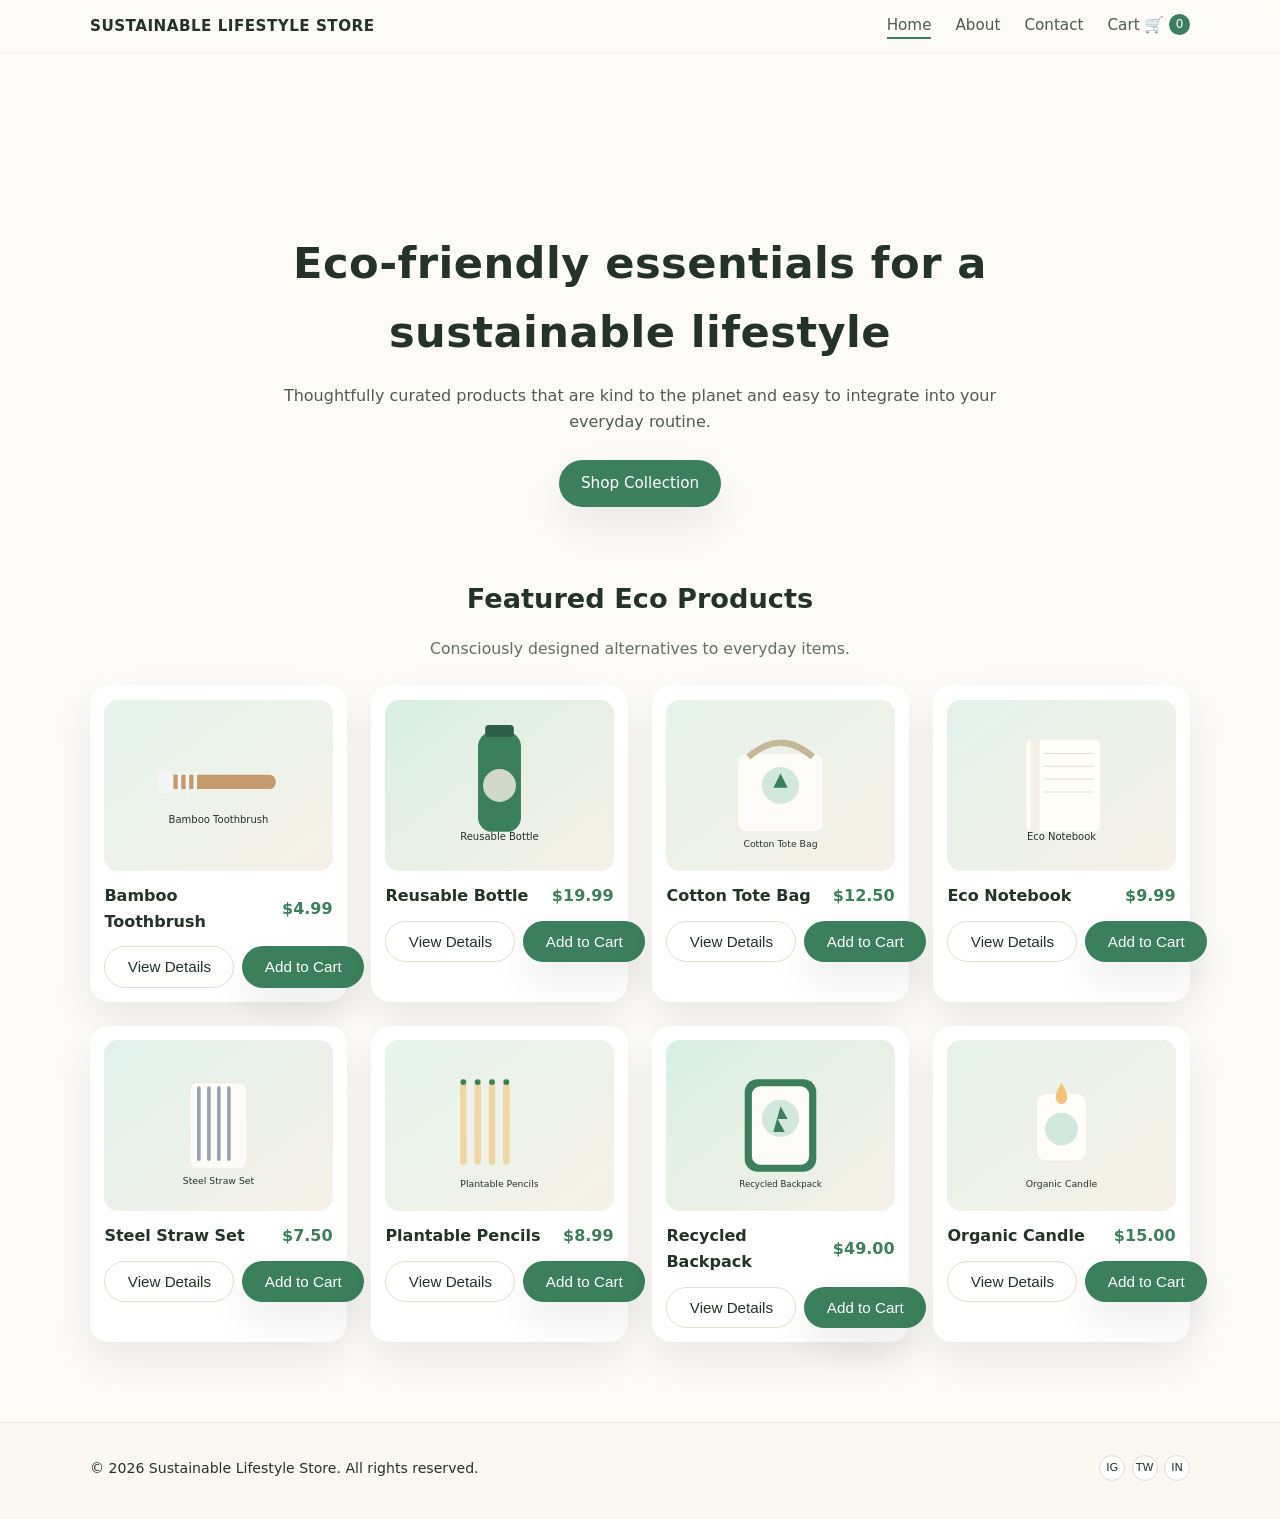
==== index.html @ 21a01165 "Updated images" ====
<!DOCTYPE html>
<html lang="en">
  <head>
    <meta charset="UTF-8" />
    <meta name="viewport" content="width=device-width, initial-scale=1.0" />
    <title>Sustainable Lifestyle Store | Eco Products</title>
    <link rel="stylesheet" href="css/styles.css" />
  </head>
  <body>
    <!-- Global Header / Navbar -->
    <header class="site-header">
      <div class="nav-container">
        <a href="index.html" class="logo">Sustainable Lifestyle Store</a>
        <nav class="nav-links" id="nav-links">
          <a href="index.html" class="nav-link active">Home</a>
          <a href="about.html" class="nav-link">About</a>
          <a href="contact.html" class="nav-link">Contact</a>
          <a href="cart.html" class="nav-link nav-cart-link">
            Cart
            <span class="cart-icon">🛒</span>
            <span class="cart-count-badge" id="cart-count">0</span>
          </a>
        </nav>
        <button class="nav-toggle" id="nav-toggle" aria-label="Toggle navigation">
          <span></span>
          <span></span>
          <span></span>
        </button>
      </div>
    </header>

    <main>
      <!-- Hero Section -->
      <section class="hero">
        <div class="hero-content fade-in-up">
          <h1>Eco-friendly essentials for a sustainable lifestyle</h1>
          <p>
            Thoughtfully curated products that are kind to the planet and easy to integrate into your everyday routine.
          </p>
          <a href="#products" class="btn-primary">Shop Collection</a>
        </div>
      </section>

      <!-- Product Grid -->
      <section class="products-section" id="products">
        <div class="section-header fade-in-up">
          <h2>Featured Eco Products</h2>
          <p>Consciously designed alternatives to everyday items.</p>
        </div>

        <div class="products-grid fade-in-up" id="product-grid">
          <!-- Product Card 1 -->
          <article
            class="product-card"
            data-id="bamboo-toothbrush"
            data-name="Bamboo Toothbrush"
            data-price="4.99"
            data-image="images/bamboo-toothbrush.svg"
            data-description="A biodegradable bamboo toothbrush with soft, BPA-free bristles for a gentle, eco-conscious clean."
            data-benefit="Replaces plastic toothbrushes with a compostable bamboo handle, reducing plastic waste in landfills and oceans."
          >
            <div class="product-image">
              <img src="images/bamboo-toothbrush.svg" alt="Bamboo Toothbrush" />
            </div>
            <div class="product-info">
              <h3>Bamboo Toothbrush</h3>
              <p class="product-price">$4.99</p>
            </div>
            <div class="product-actions">
              <button class="btn-secondary view-details-btn">View Details</button>
              <button class="btn-primary add-to-cart-btn">Add to Cart</button>
            </div>
          </article>

          <!-- Product Card 2 -->
          <article
            class="product-card"
            data-id="reusable-bottle"
            data-name="Reusable Bottle"
            data-price="19.99"
            data-image="images/reusable-bottle.svg"
            data-description="Vacuum-insulated stainless steel bottle that keeps drinks cold for 24 hours or hot for 12."
            data-benefit="Eliminates the need for single-use plastic bottles and encourages daily hydration on the go."
          >
            <div class="product-image">
              <img src="images/reusable-bottle.svg" alt="Reusable Bottle" />
            </div>
            <div class="product-info">
              <h3>Reusable Bottle</h3>
              <p class="product-price">$19.99</p>
            </div>
            <div class="product-actions">
              <button class="btn-secondary view-details-btn">View Details</button>
              <button class="btn-primary add-to-cart-btn">Add to Cart</button>
            </div>
          </article>

          <!-- Product Card 3 -->
          <article
            class="product-card"
            data-id="cotton-tote-bag"
            data-name="Cotton Tote Bag"
            data-price="12.5"
            data-image="images/cotton-tote-bag.svg"
            data-description="Durable, reusable organic cotton tote bag for groceries, books, and everyday errands."
            data-benefit="Replaces disposable shopping bags and supports a shift away from single-use plastics."
          >
            <div class="product-image">
              <img src="images/cotton-tote-bag.svg" alt="Cotton Tote Bag" />
            </div>
            <div class="product-info">
              <h3>Cotton Tote Bag</h3>
              <p class="product-price">$12.50</p>
            </div>
            <div class="product-actions">
              <button class="btn-secondary view-details-btn">View Details</button>
              <button class="btn-primary add-to-cart-btn">Add to Cart</button>
            </div>
          </article>

          <!-- Product Card 4 -->
          <article
            class="product-card"
            data-id="eco-notebook"
            data-name="Eco Notebook"
            data-price="9.99"
            data-image="images/eco-notebook.svg"
            data-description="A5 notebook made from 100% recycled paper with soy-based inks and a minimalist design."
            data-benefit="Uses post-consumer recycled paper and low-impact inks to minimize deforestation and pollution."
          >
            <div class="product-image">
              <img src="images/eco-notebook.svg" alt="Eco Notebook" />
            </div>
            <div class="product-info">
              <h3>Eco Notebook</h3>
              <p class="product-price">$9.99</p>
            </div>
            <div class="product-actions">
              <button class="btn-secondary view-details-btn">View Details</button>
              <button class="btn-primary add-to-cart-btn">Add to Cart</button>
            </div>
          </article>

          <!-- Product Card 5 -->
          <article
            class="product-card"
            data-id="steel-straw-set"
            data-name="Steel Straw Set"
            data-price="7.5"
            data-image="images/steel-straw-set.svg"
            data-description="Set of four stainless steel straws with a cleaning brush in a travel pouch."
            data-benefit="Prevents thousands of disposable plastic straws from entering landfills and waterways."
          >
            <div class="product-image">
              <img src="images/steel-straw-set.svg" alt="Steel Straw Set" />
            </div>
            <div class="product-info">
              <h3>Steel Straw Set</h3>
              <p class="product-price">$7.50</p>
            </div>
            <div class="product-actions">
              <button class="btn-secondary view-details-btn">View Details</button>
              <button class="btn-primary add-to-cart-btn">Add to Cart</button>
            </div>
          </article>

          <!-- Product Card 6 -->
          <article
            class="product-card"
            data-id="plantable-pencils"
            data-name="Plantable Pencils"
            data-price="8.99"
            data-image="images/plantable-pencils.svg"
            data-description="Set of graphite pencils with seeds embedded in each stub that can be planted after use."
            data-benefit="Extends the life of each pencil by turning it into a plant, supporting home gardening and biodiversity."
          >
            <div class="product-image">
              <img src="images/plantable-pencils.svg" alt="Plantable Pencils" />
            </div>
            <div class="product-info">
              <h3>Plantable Pencils</h3>
              <p class="product-price">$8.99</p>
            </div>
            <div class="product-actions">
              <button class="btn-secondary view-details-btn">View Details</button>
              <button class="btn-primary add-to-cart-btn">Add to Cart</button>
            </div>
          </article>

          <!-- Product Card 7 -->
          <article
            class="product-card"
            data-id="recycled-backpack"
            data-name="Recycled Backpack"
            data-price="49.0"
            data-image="images/recycled-backpack.svg"
            data-description="Lightweight backpack made from recycled plastic bottles with padded straps and laptop sleeve."
            data-benefit="Gives a second life to discarded plastics and diverts waste from oceans and landfills."
          >
            <div class="product-image">
              <img src="images/recycled-backpack.svg" alt="Recycled Backpack" />
            </div>
            <div class="product-info">
              <h3>Recycled Backpack</h3>
              <p class="product-price">$49.00</p>
            </div>
            <div class="product-actions">
              <button class="btn-secondary view-details-btn">View Details</button>
              <button class="btn-primary add-to-cart-btn">Add to Cart</button>
            </div>
          </article>

          <!-- Product Card 8 -->
          <article
            class="product-card"
            data-id="organic-candle"
            data-name="Organic Candle"
            data-price="15.0"
            data-image="images/organic-candle.svg"
            data-description="Hand-poured soy wax candle scented with essential oils in a reusable glass jar."
            data-benefit="Uses renewable soy wax and reusable packaging for a cleaner, lower-impact burn."
          >
            <div class="product-image">
              <img src="images/organic-candle.svg" alt="Organic Candle" />
            </div>
            <div class="product-info">
              <h3>Organic Candle</h3>
              <p class="product-price">$15.00</p>
            </div>
            <div class="product-actions">
              <button class="btn-secondary view-details-btn">View Details</button>
              <button class="btn-primary add-to-cart-btn">Add to Cart</button>
            </div>
          </article>
        </div>
      </section>

      <!-- Product Details Modal -->
      <div class="modal-overlay" id="product-modal" aria-hidden="true">
        <div class="modal" role="dialog" aria-modal="true" aria-labelledby="modal-title">
          <button class="modal-close" id="modal-close" aria-label="Close details">
            &times;
          </button>
          <div class="modal-content">
            <div class="modal-image">
              <img id="modal-image" src="" alt="Product image" />
            </div>
            <div class="modal-details">
              <h2 id="modal-title">Product Title</h2>
              <p class="modal-price" id="modal-price">$0.00</p>
              <p class="modal-description" id="modal-description"></p>
              <p class="modal-benefit" id="modal-benefit"></p>
              <button class="btn-primary" id="modal-add-to-cart">Add to Cart</button>
            </div>
          </div>
        </div>
      </div>
    </main>

    <!-- Global Footer -->
    <footer class="site-footer">
      <div class="footer-content">
        <p>&copy; <span id="footer-year"></span> Sustainable Lifestyle Store. All rights reserved.</p>
        <div class="footer-social">
          <span class="social-icon">IG</span>
          <span class="social-icon">TW</span>
          <span class="social-icon">IN</span>
        </div>
      </div>
    </footer>

    <script src="js/cart.js"></script>
    <script src="js/script.js"></script>
  </body>
  </html>
---- css/styles.css ----
/* =========================================================
   Sustainable Lifestyle Store - Global Styles
   Tech: HTML, CSS, Vanilla JS only
   Palette + design system defined here
   ========================================================= */

:root {
  --primary-green: #3b7f5c;
  --light-beige: #f6f1e8;
  --dark-text: #243328;
  --soft-shadow: 0 18px 40px rgba(0, 0, 0, 0.08);

  --bg-body: #fdfbf7;
  --border-subtle: #e2ddcf;
  --accent-soft: #d3e8dd;
  --danger: #b83a3a;
  --danger-soft: #fbe9e9;
}

*,
*::before,
*::after {
  box-sizing: border-box;
}

body {
  margin: 0;
  font-family: system-ui, -apple-system, BlinkMacSystemFont, 'Segoe UI', sans-serif;
  color: var(--dark-text);
  background-color: var(--bg-body);
  line-height: 1.6;
}

img {
  max-width: 100%;
  display: block;
}

a {
  color: inherit;
  text-decoration: none;
}

main {
  padding-top: 76px; /* offset sticky header */
}

.content-container {
  width: min(1100px, 90%);
  margin: 0 auto;
}

/* =========================================================
   Header / Navbar
   ========================================================= */

.site-header {
  position: sticky;
  top: 0;
  z-index: 100;
  backdrop-filter: blur(16px);
  background-color: rgba(253, 251, 247, 0.9);
  border-bottom: 1px solid rgba(0, 0, 0, 0.03);
}

.nav-container {
  width: min(1100px, 90%);
  margin: 0 auto;
  display: flex;
  align-items: center;
  justify-content: space-between;
  padding: 0.75rem 0;
}

.logo {
  font-weight: 700;
  letter-spacing: 0.03em;
  font-size: 0.95rem;
  text-transform: uppercase;
  color: var(--dark-text);
}

.nav-links {
  display: flex;
  align-items: center;
  gap: 1.5rem;
}

.nav-link {
  font-size: 0.95rem;
  color: rgba(36, 51, 40, 0.8);
  position: relative;
  padding-bottom: 0.15rem;
}

.nav-link::after {
  content: '';
  position: absolute;
  left: 0;
  bottom: 0;
  width: 0;
  height: 2px;
  background-color: var(--primary-green);
  transition: width 0.2s ease;
}

.nav-link:hover::after,
.nav-link.active::after {
  width: 100%;
}

.nav-cart-link {
  display: inline-flex;
  align-items: center;
  gap: 0.3rem;
}

.cart-icon {
  font-size: 1rem;
}

.cart-count-badge {
  min-width: 1.3rem;
  padding: 0 0.3rem;
  height: 1.3rem;
  border-radius: 999px;
  background-color: var(--primary-green);
  color: #fff;
  font-size: 0.75rem;
  display: inline-flex;
  align-items: center;
  justify-content: center;
}

/* Hamburger button (mobile) */

.nav-toggle {
  display: none;
  flex-direction: column;
  justify-content: center;
  align-items: center;
  gap: 0.23rem;
  background: none;
  border: none;
  cursor: pointer;
  padding: 0.4rem;
}

.nav-toggle span {
  width: 20px;
  height: 2px;
  background-color: var(--dark-text);
  border-radius: 999px;
  transition: transform 0.2s ease, opacity 0.2s ease;
}

.nav-toggle.is-open span:nth-child(1) {
  transform: translateY(4px) rotate(45deg);
}

.nav-toggle.is-open span:nth-child(2) {
  opacity: 0;
}

.nav-toggle.is-open span:nth-child(3) {
  transform: translateY(-4px) rotate(-45deg);
}

/* =========================================================
   Buttons
   ========================================================= */

.btn-primary,
.btn-secondary {
  border-radius: 999px;
  padding: 0.7rem 1.4rem;
  font-size: 0.95rem;
  border: none;
  cursor: pointer;
  transition: transform 0.18s ease, box-shadow 0.18s ease, background-color 0.18s ease, color 0.18s ease;
  display: inline-flex;
  align-items: center;
  justify-content: center;
  white-space: nowrap;
}

.btn-primary {
  background-color: var(--primary-green);
  color: #fff;
  box-shadow: var(--soft-shadow);
}

.btn-primary:hover {
  transform: translateY(-1px);
  box-shadow: 0 20px 45px rgba(0, 0, 0, 0.12);
  background-color: #346f51;
}

.btn-secondary {
  background-color: #fff;
  color: var(--dark-text);
  border: 1px solid var(--border-subtle);
}

.btn-secondary:hover {
  background-color: var(--accent-soft);
  border-color: var(--accent-soft);
}

.btn-icon {
  padding-inline: 0.9rem;
}

.full-width {
  width: 100%;
}

button:focus-visible,
input:focus-visible,
select:focus-visible,
textarea:focus-visible {
  outline: 2px solid var(--primary-green);
  outline-offset: 2px;
}

/* =========================================================
   Hero (Home)
   ========================================================= */

.hero {
  padding: 4rem 0 3rem;
}

.hero-content {
  width: min(760px, 90%);
  margin: 0 auto;
  text-align: center;
}

.hero h1 {
  font-size: clamp(2.1rem, 4vw, 2.7rem);
  margin-bottom: 1rem;
  letter-spacing: 0.01em;
}

.hero p {
  color: rgba(36, 51, 40, 0.8);
  margin-bottom: 1.6rem;
}

/* =========================================================
   Sections / Titles
   ========================================================= */

.section-header {
  text-align: center;
  margin-bottom: 1.5rem;
}

.section-header h2 {
  font-size: 1.7rem;
  margin-bottom: 0.4rem;
}

.section-header p {
  color: rgba(36, 51, 40, 0.7);
  font-size: 0.98rem;
}

/* =========================================================
   Product Grid
   ========================================================= */

.products-section {
  padding-bottom: 3rem;
}

.products-grid {
  width: min(1100px, 92%);
  margin: 0 auto;
  display: grid;
  grid-template-columns: repeat(4, minmax(0, 1fr));
  gap: 1.5rem;
}

.product-card {
  background-color: #fff;
  border-radius: 1.2rem;
  padding: 0.9rem;
  display: flex;
  flex-direction: column;
  gap: 0.75rem;
  box-shadow: var(--soft-shadow);
  transform: translateY(0);
  transition: transform 0.2s ease, box-shadow 0.2s ease;
}

.product-card:hover {
  transform: translateY(-6px);
  box-shadow: 0 24px 55px rgba(0, 0, 0, 0.12);
}

.product-image {
  border-radius: 0.9rem;
  overflow: hidden;
  background: radial-gradient(circle at top left, #e5f4ec, #f6f1e8);
  aspect-ratio: 4 / 3;
  display: flex;
  align-items: center;
  justify-content: center;
}

.product-image img {
  object-fit: cover;
  width: 100%;
  height: 100%;
}

.product-info {
  display: flex;
  align-items: center;
  justify-content: space-between;
  gap: 0.6rem;
}

.product-info h3 {
  margin: 0;
  font-size: 1rem;
}

.product-price {
  margin: 0;
  font-weight: 600;
  color: var(--primary-green);
}

.product-actions {
  display: flex;
  gap: 0.5rem;
}

.product-actions .btn-secondary {
  flex: 1;
}

.product-actions .btn-primary {
  flex: 1;
}

/* =========================================================
   Modal
   ========================================================= */

.modal-overlay {
  position: fixed;
  inset: 0;
  background-color: rgba(0, 0, 0, 0.32);
  display: none;
  align-items: center;
  justify-content: center;
  padding: 1.5rem;
  z-index: 200;
}

.modal-overlay.is-visible {
  display: flex;
}

.modal {
  background-color: #fffdf8;
  border-radius: 1.3rem;
  max-width: 840px;
  width: 100%;
  box-shadow: 0 26px 70px rgba(0, 0, 0, 0.22);
  position: relative;
  animation: modalIn 0.22s ease-out;
  max-height: 90vh;
  display: flex;
  flex-direction: column;
}

.modal-close {
  position: absolute;
  top: 0.65rem;
  right: 0.75rem;
  border: none;
  background: none;
  font-size: 1.5rem;
  cursor: pointer;
  color: rgba(36, 51, 40, 0.8);
}

.modal-content {
  display: grid;
  grid-template-columns: minmax(0, 1.1fr) minmax(0, 1.3fr);
  gap: 1.6rem;
  padding: 1.6rem 1.8rem 1.8rem;
  overflow-y: auto;
}

.modal-image {
  border-radius: 1.1rem;
  overflow: hidden;
  background: radial-gradient(circle at top left, #d9efe3, #f6f1e8);
}

.modal-details h2 {
  margin-top: 0;
  margin-bottom: 0.4rem;
}

.modal-price {
  color: var(--primary-green);
  font-weight: 600;
  margin-top: 0;
  margin-bottom: 0.8rem;
}

.modal-description {
  margin-bottom: 0.75rem;
}

.modal-benefit {
  font-size: 0.9rem;
  color: rgba(36, 51, 40, 0.8);
  padding: 0.7rem 0.85rem;
  border-radius: 0.8rem;
  background-color: #f0f8f3;
  border: 1px dashed rgba(59, 127, 92, 0.4);
  margin-bottom: 1.1rem;
}

/* =========================================================
   About Page
   ========================================================= */

.about-hero {
  padding: 4rem 0 2rem;
}

.about-hero-content {
  width: min(800px, 90%);
  margin: 0 auto;
  text-align: center;
}

.about-hero-content h1 {
  font-size: clamp(2rem, 3.3vw, 2.4rem);
  margin-bottom: 0.8rem;
}

.about-hero-content p {
  color: rgba(36, 51, 40, 0.8);
}

.about-story {
  padding: 1rem 0 2.5rem;
}

.about-story p {
  margin-bottom: 1rem;
  color: rgba(36, 51, 40, 0.85);
}

.about-features {
  padding-bottom: 3rem;
}

.feature-grid {
  display: grid;
  grid-template-columns: repeat(3, minmax(0, 1fr));
  gap: 1.6rem;
}

.feature-card {
  background-color: #fff;
  border-radius: 1.1rem;
  padding: 1.3rem 1.2rem;
  box-shadow: var(--soft-shadow);
}

.feature-card h3 {
  margin-top: 0;
  margin-bottom: 0.55rem;
}

.feature-card p {
  margin: 0;
  font-size: 0.95rem;
  color: rgba(36, 51, 40, 0.86);
}

/* =========================================================
   Contact Page
   ========================================================= */

.contact-hero {
  padding: 4rem 0 1.5rem;
  text-align: center;
}

.contact-hero h1 {
  font-size: clamp(2rem, 3.5vw, 2.4rem);
  margin-bottom: 0.6rem;
}

.contact-hero p {
  color: rgba(36, 51, 40, 0.8);
}

.contact-form-section {
  padding-bottom: 3.5rem;
}

.contact-form {
  margin: 0 auto;
  background-color: #fff;
  padding: 1.7rem 1.5rem;
  border-radius: 1.2rem;
  box-shadow: var(--soft-shadow);
  max-width: 520px;
}

.form-group {
  margin-bottom: 1.1rem;
}

.form-group label {
  display: block;
  font-size: 0.9rem;
  margin-bottom: 0.35rem;
}

.form-group input,
.form-group textarea,
.form-group select {
  width: 100%;
  border-radius: 0.8rem;
  border: 1px solid var(--border-subtle);
  padding: 0.65rem 0.75rem;
  font-size: 0.95rem;
  font-family: inherit;
  background-color: #fdfbf7;
}

.form-group textarea {
  resize: vertical;
}

/* =========================================================
   Cart Page
   ========================================================= */

.cart-section {
  padding: 3.5rem 0 3rem;
}

.cart-section h1 {
  font-size: 1.9rem;
  margin-bottom: 0.4rem;
}

.cart-subtitle {
  margin-top: 0;
  margin-bottom: 1.3rem;
  color: rgba(36, 51, 40, 0.78);
}

.cart-empty-message {
  text-align: center;
  padding: 1.8rem 1.4rem;
  border-radius: 1.1rem;
  background-color: #f1f6f3;
  border: 1px dashed rgba(59, 127, 92, 0.45);
}

.cart-empty-message p {
  margin-top: 0;
  margin-bottom: 0.9rem;
}

.cart-content {
  display: none; /* toggled by JS when items exist */
  margin-top: 1.2rem;
  display: grid;
  grid-template-columns: minmax(0, 3fr) minmax(0, 2fr);
  gap: 1.5rem;
}

.cart-items {
  display: flex;
  flex-direction: column;
  gap: 0.9rem;
}

.cart-item {
  display: grid;
  grid-template-columns: auto minmax(0, 1.8fr) auto;
  gap: 1rem;
  padding: 0.9rem;
  border-radius: 1rem;
  background-color: #fff;
  box-shadow: var(--soft-shadow);
  align-items: center;
}

.cart-item-image {
  width: 80px;
  height: 80px;
  border-radius: 0.9rem;
  overflow: hidden;
  background: radial-gradient(circle at top left, #e5f4ec, #f6f1e8);
}

.cart-item-info h3 {
  margin: 0 0 0.2rem;
  font-size: 1rem;
}

.cart-item-price {
  font-weight: 600;
  color: var(--primary-green);
  margin: 0.1rem 0 0.4rem;
}

.cart-item-meta {
  font-size: 0.85rem;
  color: rgba(36, 51, 40, 0.75);
}

.cart-item-actions {
  display: flex;
  flex-direction: column;
  align-items: flex-end;
  gap: 0.35rem;
}

.quantity-controls {
  display: inline-flex;
  align-items: center;
  border-radius: 999px;
  border: 1px solid var(--border-subtle);
  overflow: hidden;
}

.quantity-button {
  border: none;
  background-color: #f3efe5;
  color: var(--dark-text);
  width: 28px;
  height: 26px;
  display: inline-flex;
  align-items: center;
  justify-content: center;
  cursor: pointer;
  font-size: 1rem;
}

.quantity-value {
  padding: 0 0.7rem;
  font-size: 0.9rem;
}

.remove-item-btn {
  border-radius: 999px;
  border: none;
  background-color: var(--danger-soft);
  color: var(--danger);
  padding: 0.2rem 0.7rem;
  font-size: 0.8rem;
  cursor: pointer;
}

.cart-summary {
  background-color: #fff;
  padding: 1.4rem 1.3rem;
  border-radius: 1.2rem;
  box-shadow: var(--soft-shadow);
  align-self: flex-start;
}

.cart-summary h2 {
  margin-top: 0;
  margin-bottom: 0.8rem;
}

.summary-row {
  display: flex;
  align-items: center;
  justify-content: space-between;
  font-weight: 600;
  margin-bottom: 0.6rem;
}

.summary-note {
  font-size: 0.85rem;
  color: rgba(36, 51, 40, 0.78);
  margin-bottom: 0.9rem;
}

/* =========================================================
   Footer
   ========================================================= */

.site-footer {
  margin-top: 2rem;
  padding: 1.2rem 0 1.6rem;
  border-top: 1px solid rgba(0, 0, 0, 0.04);
  background-color: #fbf8f2;
}

.footer-content {
  width: min(1100px, 90%);
  margin: 0 auto;
  display: flex;
  flex-wrap: wrap;
  align-items: center;
  justify-content: space-between;
  gap: 0.85rem;
  font-size: 0.88rem;
}

.footer-social {
  display: flex;
  gap: 0.4rem;
}

.social-icon {
  width: 26px;
  height: 26px;
  border-radius: 999px;
  display: inline-flex;
  align-items: center;
  justify-content: center;
  background-color: #fff;
  border: 1px solid var(--border-subtle);
  font-size: 0.7rem;
}

/* =========================================================
   Animations & Transitions
   ========================================================= */

.fade-in-up {
  opacity: 0;
  transform: translateY(12px);
  animation: fadeInUp 0.4s ease-out forwards;
}

@keyframes fadeInUp {
  to {
    opacity: 1;
    transform: translateY(0);
  }
}

@keyframes modalIn {
  from {
    opacity: 0;
    transform: translateY(18px);
  }
  to {
    opacity: 1;
    transform: translateY(0);
  }
}

/* =========================================================
   Responsive Design
   ========================================================= */

@media (max-width: 960px) {
  .products-grid {
    grid-template-columns: repeat(3, minmax(0, 1fr));
  }

  .feature-grid {
    grid-template-columns: repeat(2, minmax(0, 1fr));
  }

  .cart-content {
    grid-template-columns: minmax(0, 1.8fr) minmax(0, 1.4fr);
  }
}

@media (max-width: 768px) {
  .nav-toggle {
    display: flex;
  }

  .nav-links {
    position: absolute;
    inset-inline: 0;
    top: 100%;
    background-color: rgba(253, 251, 247, 0.97);
    border-bottom: 1px solid rgba(0, 0, 0, 0.04);
    padding: 0.7rem 1.2rem 0.9rem;
    flex-direction: column;
    align-items: flex-start;
    gap: 0.8rem;
    max-height: 0;
    overflow: hidden;
    transition: max-height 0.2s ease;
  }

  .nav-links.is-open {
    max-height: 260px;
  }

  .products-grid {
    grid-template-columns: repeat(2, minmax(0, 1fr));
  }

  .feature-grid {
    grid-template-columns: minmax(0, 1fr);
  }

  .modal-content {
    grid-template-columns: minmax(0, 1fr);
  }

  .modal {
    max-height: 92vh;
  }

  .cart-content {
    grid-template-columns: minmax(0, 1fr);
  }

  .cart-summary {
    position: sticky;
    top: 86px;
  }
}

@media (max-width: 520px) {
  .product-actions {
    flex-direction: column;
  }

  .products-grid {
    grid-template-columns: minmax(0, 1fr);
  }

  .cart-item {
    grid-template-columns: minmax(0, 1fr);
    align-items: flex-start;
  }

  .cart-item-actions {
    align-items: flex-start;
  }
}
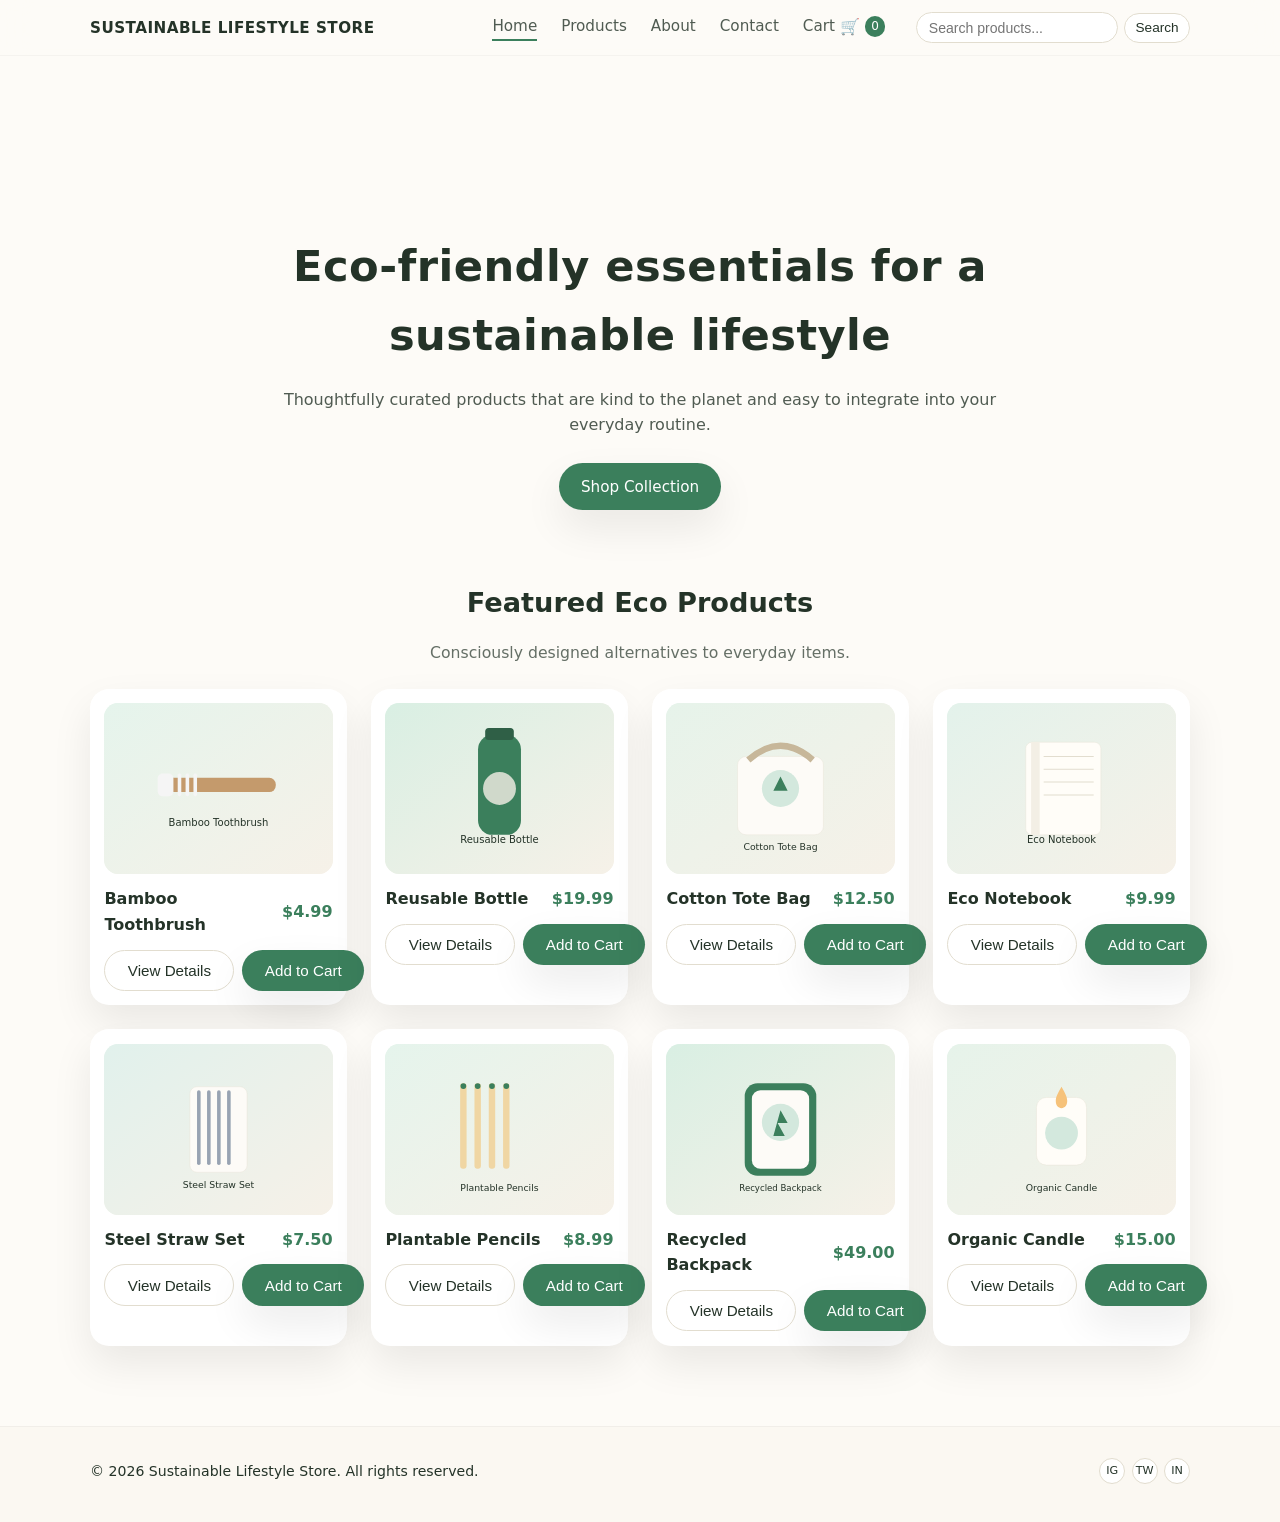
==== commit 37cce359: "Merge branch 'main' of https://github.com/eshanikane/Sustainable-Store-Demo" ====
--- a/index.html
+++ b/index.html
@@ -1,6 +1,44 @@
 <!DOCTYPE html>
 <html lang="en">
   <head>
+    <!-- Google tag (gtag.js) -->
+<!-- Google Analytics FIRST -->
+<script async src="https://www.googletagmanager.com/gtag/js?id=G-C1EHKP1SHY"></script>
+
+<script>
+window.dataLayer = window.dataLayer || [];
+function gtag(){dataLayer.push(arguments);}
+gtag('js', new Date());
+gtag('config', 'G-C1EHKP1SHY', {
+  debug_mode: true
+});
+</script>
+<script src="https://t.contentsquare.net/uxa/ab1ee158f310a.js"></script>
+  <!-- Microsoft Clarity -->
+<script type="text/javascript">
+    (function(c,l,a,r,i,t,y){
+        c[a]=c[a]||function(){(c[a].q=c[a].q||[]).push(arguments)};
+        t=l.createElement(r);t.async=1;t.src="https://www.clarity.ms/tag/"+i;
+        y=l.getElementsByTagName(r)[0];y.parentNode.insertBefore(t,y);
+    })(window, document, "clarity", "script", "w8g6edic2b");
+</script>
+
+<script>
+function trackCart() {
+    gtag('event', 'cart_click', {
+        'event_category': 'engagement',
+        'event_label': 'Cart Button'
+    });
+}
+
+function trackBuy() {
+    gtag('event', 'buy_click', {
+        'event_category': 'engagement',
+        'event_label': 'Buy Button'
+    });
+}
+</script>
+    
     <meta charset="UTF-8" />
     <meta name="viewport" content="width=device-width, initial-scale=1.0" />
     <title>Sustainable Lifestyle Store | Eco Products</title>
@@ -13,13 +51,25 @@
         <a href="index.html" class="logo">Sustainable Lifestyle Store</a>
         <nav class="nav-links" id="nav-links">
           <a href="index.html" class="nav-link active">Home</a>
+          <a href="products.html" class="nav-link">Products</a>
           <a href="about.html" class="nav-link">About</a>
           <a href="contact.html" class="nav-link">Contact</a>
-          <a href="cart.html" class="nav-link nav-cart-link">
+          <a href="cart.html" class="nav-link nav-cart-link" onclick="trackCart()">
             Cart
             <span class="cart-icon">🛒</span>
             <span class="cart-count-badge" id="cart-count">0</span>
           </a>
+          <form class="toolbar-search" id="global-search-form" role="search" aria-label="Sitewide product search">
+            <input
+              class="toolbar-search-input"
+              id="global-search-input"
+              type="search"
+              name="q"
+              placeholder="Search products..."
+              aria-label="Search products"
+            />
+            <button class="toolbar-search-button" type="submit">Search</button>
+          </form>
         </nav>
         <button class="nav-toggle" id="nav-toggle" aria-label="Toggle navigation">
           <span></span>
@@ -68,7 +118,7 @@
             </div>
             <div class="product-actions">
               <button class="btn-secondary view-details-btn">View Details</button>
-              <button class="btn-primary add-to-cart-btn">Add to Cart</button>
+              <button class="btn-primary add-to-cart-btn" onclick="trackBuy()">Add to Cart</button>
             </div>
           </article>
 
@@ -91,7 +141,7 @@
             </div>
             <div class="product-actions">
               <button class="btn-secondary view-details-btn">View Details</button>
-              <button class="btn-primary add-to-cart-btn">Add to Cart</button>
+              <button class="btn-primary add-to-cart-btn" onclick="trackBuy()">Add to Cart</button>
             </div>
           </article>
 
@@ -114,7 +164,7 @@
             </div>
             <div class="product-actions">
               <button class="btn-secondary view-details-btn">View Details</button>
-              <button class="btn-primary add-to-cart-btn">Add to Cart</button>
+              <button class="btn-primary add-to-cart-btn" onclick="trackBuy()">Add to Cart</button>
             </div>
           </article>
 
@@ -137,7 +187,7 @@
             </div>
             <div class="product-actions">
               <button class="btn-secondary view-details-btn">View Details</button>
-              <button class="btn-primary add-to-cart-btn">Add to Cart</button>
+              <button class="btn-primary add-to-cart-btn" onclick="trackBuy()">Add to Cart</button>
             </div>
           </article>
 
@@ -160,7 +210,7 @@
             </div>
             <div class="product-actions">
               <button class="btn-secondary view-details-btn">View Details</button>
-              <button class="btn-primary add-to-cart-btn">Add to Cart</button>
+              <button class="btn-primary add-to-cart-btn" onclick="trackBuy()">Add to Cart</button>
             </div>
           </article>
 
@@ -183,7 +233,7 @@
             </div>
             <div class="product-actions">
               <button class="btn-secondary view-details-btn">View Details</button>
-              <button class="btn-primary add-to-cart-btn">Add to Cart</button>
+              <button class="btn-primary add-to-cart-btn" onclick="trackBuy()">Add to Cart</button>
             </div>
           </article>
 
@@ -206,7 +256,7 @@
             </div>
             <div class="product-actions">
               <button class="btn-secondary view-details-btn">View Details</button>
-              <button class="btn-primary add-to-cart-btn">Add to Cart</button>
+              <button class="btn-primary add-to-cart-btn" onclick="trackBuy()">Add to Cart</button>
             </div>
           </article>
 
@@ -229,7 +279,7 @@
             </div>
             <div class="product-actions">
               <button class="btn-secondary view-details-btn">View Details</button>
-              <button class="btn-primary add-to-cart-btn">Add to Cart</button>
+              <button class="btn-primary add-to-cart-btn" onclick="trackBuy()">Add to Cart</button>
             </div>
           </article>
         </div>
--- a/css/styles.css
+++ b/css/styles.css
@@ -84,6 +84,37 @@
   display: flex;
   align-items: center;
   gap: 1.5rem;
+}
+
+.toolbar-search {
+  display: flex;
+  align-items: center;
+  gap: 0.4rem;
+  margin-left: 0.4rem;
+}
+
+.toolbar-search-input {
+  border: 1px solid var(--border-subtle);
+  border-radius: 999px;
+  padding: 0.42rem 0.75rem;
+  min-width: 180px;
+  background-color: #fff;
+  font-size: 0.88rem;
+}
+
+.toolbar-search-button {
+  border: 1px solid var(--border-subtle);
+  border-radius: 999px;
+  background-color: #fff;
+  color: var(--dark-text);
+  padding: 0.4rem 0.65rem;
+  cursor: pointer;
+  font-size: 0.85rem;
+}
+
+.toolbar-search-button:hover {
+  background-color: var(--accent-soft);
+  border-color: var(--accent-soft);
 }
 
 .nav-link {
@@ -273,6 +304,24 @@
 
 .products-section {
   padding-bottom: 3rem;
+}
+
+.products-search-summary {
+  width: min(1100px, 92%);
+  margin: 0 auto 1rem;
+  font-size: 0.95rem;
+  color: rgba(36, 51, 40, 0.78);
+}
+
+.search-empty-state {
+  width: min(1100px, 92%);
+  margin: 1.2rem auto 0;
+  background-color: #f1f6f3;
+  border: 1px dashed rgba(59, 127, 92, 0.45);
+  border-radius: 1rem;
+  padding: 1rem;
+  text-align: center;
+  display: none;
 }
 
 .products-grid {
@@ -804,7 +853,17 @@
   }
 
   .nav-links.is-open {
-    max-height: 260px;
+    max-height: 420px;
+  }
+
+  .toolbar-search {
+    width: 100%;
+    margin-left: 0;
+  }
+
+  .toolbar-search-input {
+    min-width: 0;
+    flex: 1;
   }
 
   .products-grid {
